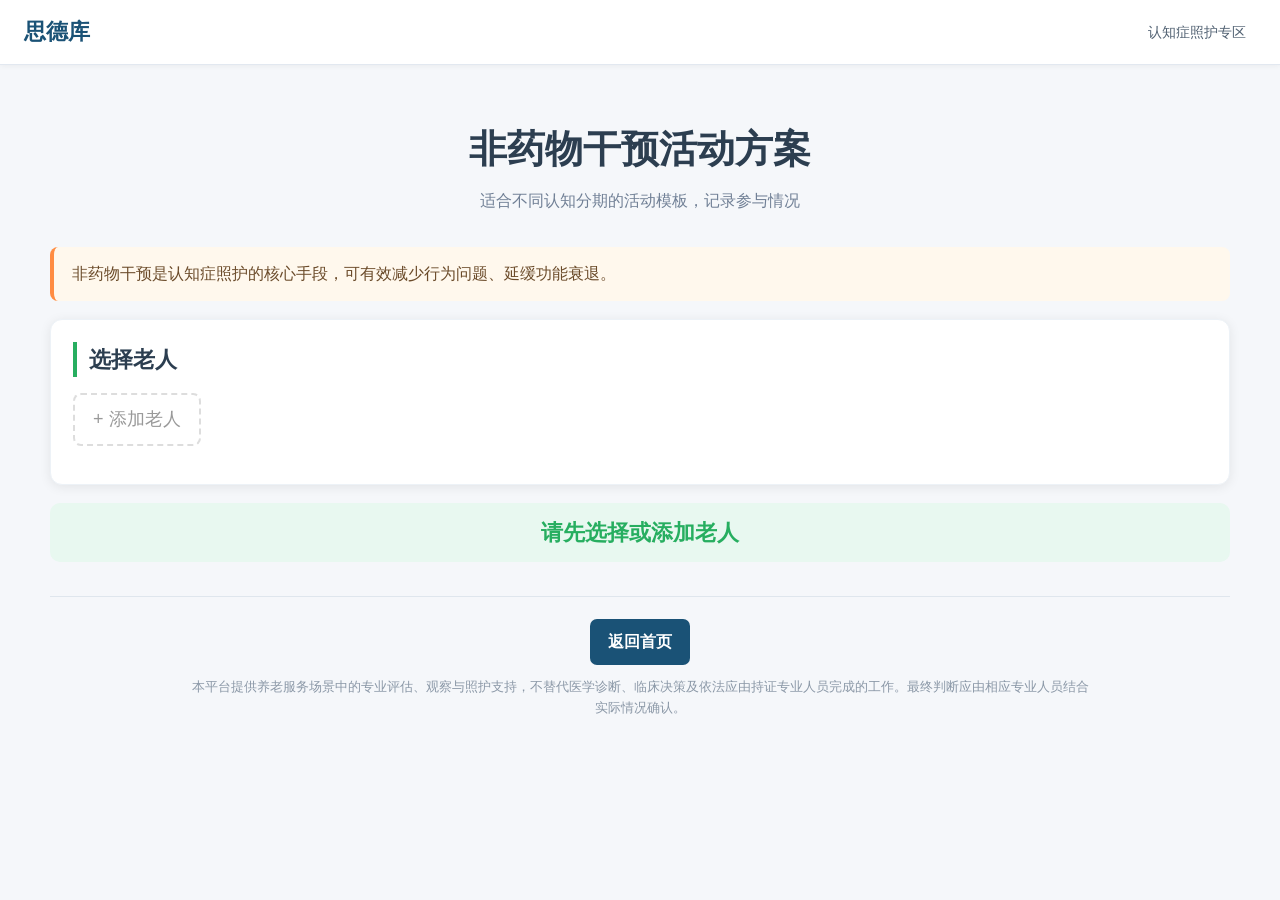
==== dementia-activity.html @ 4b54aa29 "Initial standalone dementia care site" ====
<!DOCTYPE html>
<html lang="zh-CN">
<head>
    <meta charset="UTF-8">
    <meta name="viewport" content="width=device-width, initial-scale=1.0">
    <title>非药物干预活动方案</title>
    <link rel="stylesheet" href="style.css">
    <style>
        .block h2 { border-left-color: #27ae60; }
        .person-bar { display: flex; gap: 10px; align-items: center; flex-wrap: wrap; margin: 16px 0; }
        .person-tag { padding: 10px 18px; border-radius: 8px; border: 2px solid #ddd; background: white; font-size: 18px; cursor: pointer; }
        .person-tag.active { border-color: #27ae60; background: #e8f8f0; color: #1e8449; font-weight: bold; }
        .person-tag.add { border-style: dashed; color: #999; }
        .current-person { font-size: 22px; font-weight: bold; color: #27ae60; text-align: center; padding: 12px; background: #e8f8f0; border-radius: 10px; margin: 16px 0; }
        .act-card { background: #f8f9fa; border-radius: 12px; padding: 20px; margin: 14px 0; border-left: 4px solid #27ae60; }
        .act-card h3 { font-size: 22px; color: #2c3e50; margin-bottom: 8px; }
        .act-card .meta { color: #7f8c8d; font-size: 15px; margin-bottom: 10px; }
        .act-card .meta span { margin-right: 16px; }
        .act-card ul { padding-left: 20px; font-size: 17px; line-height: 1.8; }
        .act-card .record-btn { margin-top: 10px; padding: 8px 20px; background: #27ae60; color: white; border: none; border-radius: 8px; font-size: 16px; cursor: pointer; }
        .act-card .used { font-size: 14px; color: #27ae60; margin-top: 8px; }
        .filter-bar { display: flex; flex-wrap: wrap; gap: 10px; margin: 16px 0; }
        .filter-btn { padding: 10px 18px; border-radius: 8px; border: 2px solid #ddd; background: white; font-size: 17px; cursor: pointer; }
        .filter-btn.active { border-color: #27ae60; background: #e8f8f0; color: #1e8449; font-weight: bold; }
        .history-entry { background: #f8f9fa; border-radius: 8px; padding: 12px 16px; margin: 8px 0; display: flex; justify-content: space-between; align-items: center; border-left: 4px solid #27ae60; }
        .history-entry .date { color: #7f8c8d; font-size: 15px; }
        .history-entry .result { font-weight: bold; font-size: 18px; }
    </style>
</head>
<body>
<nav class="site-nav"><div class="site-nav-inner"><a href="index.html" class="site-nav-brand">思德库</a><ul class="site-nav-links"><li><a href="index.html#tools">认知症照护专区</a></li></ul></div></nav>
    <div class="page-wrap">
        <div class="page-header">
            <h1>非药物干预活动方案</h1>
            <p class="sub">适合不同认知分期的活动模板，记录参与情况</p>
        </div>
        <div class="notice">非药物干预是认知症照护的核心手段，可有效减少行为问题、延缓功能衰退。</div>
        <div class="block">
            <h2>选择老人</h2>
            <div class="person-bar" id="personBar"></div>
        </div>
        <div class="current-person" id="currentPerson">请先选择或添加老人</div>
        <div id="mainContent" style="display:none;">
            <div class="block">
                <h2>按适用阶段筛选</h2>
                <div class="filter-bar" id="filters"></div>
                <div id="actList"></div>
            </div>
            <div class="block">
                <h2>活动参与记录</h2>
                <div id="historyList"><p style="color:#999;text-align:center;">暂无记录</p></div>
            </div>
        </div>
        <div class="page-footer">
            <a class="footer-btn" href="index.html">返回首页</a>
            <p class="disclaimer">本平台提供养老服务场景中的专业评估、观察与照护支持，不替代医学诊断、临床决策及依法应由持证专业人员完成的工作。最终判断应由相应专业人员结合实际情况确认。</p>
        </div>
    </div>
    <script>
    const activities = [
        { name:'回忆疗法', stage:['轻度','中度'], duration:'30-45分钟', freq:'每周2-3次', target:'情绪改善、社交参与', steps:['准备老照片/旧物件/老歌曲','2-4人小组围坐','引导讲述过去的故事','倾听为主，不纠正记忆错误','用肯定和赞赏回应','结束时总结积极感受'] },
        { name:'音乐疗法', stage:['轻度','中度','重度'], duration:'20-30分钟', freq:'每天1次', target:'减少焦躁、改善情绪', steps:['选择老人年轻时熟悉的歌曲','可播放或现场演唱','鼓励跟唱、打拍子','观察情绪反应调整曲目','避免过于激烈的音乐','结束用舒缓音乐过渡'] },
        { name:'园艺疗法', stage:['轻度','中度'], duration:'30-60分钟', freq:'每周2次', target:'感官刺激、有意义活动', steps:['准备简单园艺工具和花苗','浇水、松土、摘菜等操作','利用触觉和嗅觉刺激','允许按自己节奏参与','赞赏每一个小成果','注意防晒和体力消耗'] },
        { name:'感官刺激', stage:['中度','重度'], duration:'15-20分钟', freq:'每天1-2次', target:'安抚情绪、建立连接', steps:['触觉：不同材质物品触摸','嗅觉：花香、精油、食物香气','视觉：彩色物品、光影变化','听觉：自然声音、熟悉音乐','一次一种感官为主','观察反应，避免过度刺激'] },
        { name:'运动操/椅子操', stage:['轻度','中度','重度'], duration:'15-20分钟', freq:'每天1次', target:'维持身体功能、预防跌倒', steps:['选择适合能力的动作','坐姿或站姿均可','配合音乐节奏','上肢：举手、拍手、伸展','下肢：抬腿、踏步、脚踝转圈','动作缓慢，注意安全'] },
        { name:'手工活动', stage:['轻度','中度'], duration:'30-45分钟', freq:'每周2-3次', target:'精细动作、专注力、成就感', steps:['折纸、串珠、简单编织','按能力降低难度','提供半成品降低挫败感','重过程不重结果','作品可展示或送人','赞赏每一步完成'] },
        { name:'怀旧影像', stage:['轻度','中度','重度'], duration:'20-30分钟', freq:'每周2次', target:'唤起记忆、减少孤独感', steps:['播放老年代电影片段/新闻','选择老人熟悉的年代内容','小组观看，鼓励评论','不测试记忆，只引发情感','可配合茶点小食','观察情绪反应'] },
        { name:'宠物/娃娃疗法', stage:['中度','重度'], duration:'随时', freq:'按需', target:'情感慰藉、减少焦虑', steps:['提供仿真宠物或布娃娃','允许抱抱、抚摸、说话','不强制也不嘲笑','观察是否带来安慰','定期清洁替换','部分老人可能不接受，尊重选择'] }
    ];
    const stages = ['全部','轻度','中度','重度'];
    let currentStage = '全部';
    let persons = JSON.parse(localStorage.getItem('bpsd_persons') || '[]');
    let currentId = '';

    function renderPersons() {
        const bar = document.getElementById('personBar');
        bar.innerHTML = '';
        persons.forEach(p => {
            const cls = currentId === p.id ? ' active' : '';
            bar.innerHTML += `<div class="person-tag${cls}" onclick="selectPerson('${p.id}')">${p.name}</div>`;
        });
        bar.innerHTML += `<div class="person-tag add" onclick="addPerson()">+ 添加老人</div>`;
    }
    function addPerson() {
        const name = prompt('请输入老人姓名：');
        if(!name || !name.trim()) return;
        const id = 'p_' + Date.now();
        persons.push({ id, name: name.trim() });
        localStorage.setItem('bpsd_persons', JSON.stringify(persons));
        selectPerson(id);
    }
    function selectPerson(id) {
        currentId = id;
        const person = persons.find(p => p.id === id);
        document.getElementById('currentPerson').textContent = '当前查看：' + person.name;
        document.getElementById('mainContent').style.display = 'block';
        renderPersons();
        renderList();
        renderHistory();
    }
    function getKey() { return 'activity_log_' + currentId; }
    function getRecords() { return JSON.parse(localStorage.getItem(getKey()) || '[]'); }

    function renderFilters() {
        const box = document.getElementById('filters');
        box.innerHTML = '';
        stages.forEach(s => {
            const cls = currentStage === s ? ' active' : '';
            box.innerHTML += `<div class="filter-btn${cls}" onclick="filterStage('${s}')">${s}</div>`;
        });
    }
    function filterStage(s) { currentStage = s; renderFilters(); renderList(); }
    function renderList() {
        const box = document.getElementById('actList');
        const records = getRecords();
        box.innerHTML = '';
        const filtered = currentStage === '全部' ? activities : activities.filter(a => a.stage.includes(currentStage));
        filtered.forEach((a, i) => {
            const stepsHtml = a.steps.map(s => `<li>${s}</li>`).join('');
            const count = records.filter(r => r.activity === a.name).length;
            const usedHtml = count > 0 ? `<div class="used">已参与 ${count} 次</div>` : '';
            const idx = activities.indexOf(a);
            box.innerHTML += `<div class="act-card"><h3>${a.name}</h3><div class="meta"><span>适用：${a.stage.join('/')}</span><span>时长：${a.duration}</span><span>频率：${a.freq}</span></div><p><b>目标：</b>${a.target}</p><ul>${stepsHtml}</ul><button class="record-btn" onclick="recordActivity(${idx})">记录参与</button>${usedHtml}</div>`;
        });
    }
    function recordActivity(i) {
        const reaction = prompt('老人参与表现如何？（积极/一般/不愿参与）');
        if(!reaction) return;
        const records = getRecords();
        records.unshift({ date: new Date().toISOString().slice(0,10), activity: activities[i].name, reaction: reaction.trim() });
        localStorage.setItem(getKey(), JSON.stringify(records));
        renderList();
        renderHistory();
        alert('已记录');
    }
    function renderHistory() {
        const records = getRecords();
        const box = document.getElementById('historyList');
        if(records.length === 0) { box.innerHTML = '<p style="color:#999;text-align:center;">暂无记录</p>'; return; }
        box.innerHTML = '';
        records.forEach(r => {
            box.innerHTML += `<div class="history-entry"><span class="date">${r.date}</span><span class="result">${r.activity} - ${r.reaction}</span></div>`;
        });
    }
    renderPersons();
    renderFilters();
    </script>
</body>
</html>
---- style.css ----
:root {
  --primary: #1a5276;
  --primary-light: #2980b9;
  --accent: #ff8c42;
  --bg: #f5f7fa;
  --soft: #f8f9fa;
  --text: #2c3e50;
  --muted: #718096;
  --border: #e2e8f0;
  --shadow: 0 2px 12px rgba(0, 0, 0, 0.08);
}

* { box-sizing: border-box; }

body {
  margin: 0;
  color: var(--text);
  background: var(--bg);
  font-family: -apple-system, BlinkMacSystemFont, "Segoe UI", "PingFang SC", "Microsoft YaHei", sans-serif;
  line-height: 1.6;
}

a { color: inherit; text-decoration: none; }
button, input, select, textarea { font: inherit; }
button { cursor: pointer; }

.site-nav {
  position: sticky;
  top: 0;
  z-index: 10;
  background: rgba(255, 255, 255, 0.96);
  border-bottom: 1px solid var(--border);
  box-shadow: 0 1px 6px rgba(0, 0, 0, 0.05);
}

.site-nav-inner {
  display: flex;
  align-items: center;
  justify-content: space-between;
  gap: 24px;
  max-width: 1280px;
  min-height: 64px;
  margin: 0 auto;
  padding: 0 24px;
}

.site-nav-brand {
  color: var(--primary);
  font-family: "Noto Serif SC", "Songti SC", serif;
  font-size: 22px;
  font-weight: 800;
  white-space: nowrap;
}

.site-nav-links {
  display: flex;
  flex-wrap: wrap;
  gap: 4px;
  align-items: center;
  margin: 0;
  padding: 0;
  list-style: none;
}

.site-nav-links a {
  display: block;
  padding: 7px 10px;
  border-radius: 6px;
  color: #526273;
  font-size: 14px;
}

.site-nav-links a:hover,
.site-nav-links a:focus-visible {
  color: var(--primary);
  background: #eef5fa;
}

.page-wrap {
  width: min(1180px, calc(100% - 32px));
  margin: 0 auto;
  padding: 32px 0 48px;
}

.page-header {
  padding: 22px 0 18px;
  text-align: center;
}

.page-header h1 {
  margin: 0 0 8px;
  color: var(--text);
  font-size: clamp(26px, 4vw, 38px);
}

.page-header .sub {
  margin: 0;
  color: var(--muted);
  font-size: 16px;
}

.notice,
.tip-box,
.info-box,
.emergency-box {
  margin: 16px 0;
  padding: 14px 18px;
  border-left: 4px solid var(--accent);
  border-radius: 8px;
  background: #fff8ed;
  color: #6b4b2a;
}

.block {
  margin: 18px 0;
  padding: 22px;
  border: 1px solid #edf2f7;
  border-radius: 12px;
  background: #fff;
  box-shadow: var(--shadow);
}

.block h2 {
  margin: 0 0 16px;
  padding-left: 12px;
  border-left: 4px solid var(--primary-light);
  color: var(--text);
  font-size: 22px;
}

.section-title {
  margin: 16px 0 12px;
  color: var(--text);
  font-size: 18px;
  font-weight: 700;
}

.person-bar,
.filter-bar,
.nav-btns {
  display: flex;
  flex-wrap: wrap;
  gap: 10px;
  align-items: center;
}

.person-tag,
.filter-btn,
.q-opt,
.quiz-opt,
.tag-item {
  padding: 10px 15px;
  border: 2px solid #dfe6ed;
  border-radius: 8px;
  background: #fff;
  color: #4a5568;
  cursor: pointer;
  transition: 0.2s ease;
}

.person-tag:hover,
.filter-btn:hover,
.q-opt:hover,
.quiz-opt:hover,
.tag-item:hover,
.person-tag.active,
.filter-btn.active,
.q-opt.selected,
.quiz-opt.selected,
.tag-item.selected {
  border-color: var(--primary-light);
  background: #eaf4fb;
  color: var(--primary);
}

.person-tag.add {
  border-style: dashed;
  color: var(--muted);
}

.current-person {
  margin: 16px 0;
  padding: 12px;
  border-radius: 8px;
  background: #eaf4fb;
  color: var(--primary);
  font-size: 20px;
  font-weight: 700;
  text-align: center;
}

.q-card,
.quiz-card,
.template-card,
.act-card,
.train-card,
.plan-card,
.module-card,
.log-entry {
  margin: 14px 0;
  padding: 18px;
  border: 1px solid #edf2f7;
  border-radius: 10px;
  background: var(--soft);
}

.q-card { border-left: 4px solid var(--primary-light); }
.q-card h4,
.quiz-card h4,
.template-card h3,
.act-card h3,
.train-card h3,
.plan-card h3,
.module-card h3 { margin: 0 0 10px; }

.q-options,
.quiz-opts {
  display: flex;
  flex-wrap: wrap;
  gap: 10px;
}

.form-row,
.form-group {
  margin: 12px 0;
}

.form-row label,
.form-group label {
  display: block;
  margin-bottom: 6px;
  color: var(--text);
  font-weight: 600;
}

input,
select,
textarea {
  width: 100%;
  padding: 10px 12px;
  border: 1px solid #cbd5e0;
  border-radius: 7px;
  background: #fff;
  color: var(--text);
}

textarea { min-height: 100px; resize: vertical; }
input:focus, select:focus, textarea:focus {
  outline: 3px solid rgba(41, 128, 185, 0.15);
  border-color: var(--primary-light);
}

.btn-calc,
.btn-save,
.btn-export,
.record-btn,
.copy-btn,
.use-btn,
.footer-btn {
  display: inline-block;
  padding: 10px 18px;
  border: 0;
  border-radius: 7px;
  background: var(--primary);
  color: #fff;
  font-weight: 700;
}

.btn-calc:hover,
.btn-save:hover,
.btn-export:hover,
.record-btn:hover,
.copy-btn:hover,
.use-btn:hover,
.footer-btn:hover { background: var(--primary-light); }

.btn-reset,
.btn-clear,
.back-btn {
  padding: 10px 18px;
  border: 1px solid #cbd5e0;
  border-radius: 7px;
  background: #fff;
  color: #526273;
  cursor: pointer;
}

.score-display,
.suggest-box {
  margin: 18px 0;
  padding: 22px;
  border-radius: 12px;
  background: var(--soft);
  text-align: center;
}

.score-display .total { font-size: 42px; font-weight: 800; }
.score-display .level { display: inline-block; margin-top: 8px; padding: 6px 18px; border-radius: 8px; font-size: 22px; font-weight: 700; }
.level-0 { background: #e8f8f0; color: #1e8449; }
.level-05 { background: #e8f4fd; color: #2471a3; }
.level-1 { background: #fef9e7; color: #d68910; }
.level-2 { background: #fdecea; color: #e74c3c; }
.level-3 { background: #4a235a; color: #fff; }

table {
  width: 100%;
  border-collapse: collapse;
  background: #fff;
}

th, td {
  padding: 10px 12px;
  border-bottom: 1px solid #e8edf2;
  text-align: left;
  vertical-align: top;
}

th { background: #edf5fa; color: var(--primary); }

.history-entry {
  display: flex;
  justify-content: space-between;
  gap: 12px;
  margin: 8px 0;
  padding: 10px 14px;
  border-left: 4px solid var(--primary-light);
  border-radius: 7px;
  background: var(--soft);
}

.history-entry .date { color: var(--muted); }
.history-entry .result { font-weight: 700; }

.page-footer {
  margin-top: 34px;
  padding-top: 22px;
  border-top: 1px solid #dfe6ed;
  text-align: center;
}

.disclaimer {
  max-width: 900px;
  margin: 12px auto 0;
  color: #8b98a7;
  font-size: 13px;
}

.kpi-grid,
.card-grid {
  display: grid;
  grid-template-columns: repeat(3, minmax(0, 1fr));
  gap: 14px;
}

.kpi-card {
  padding: 18px;
  border-radius: 10px;
  background: #eef7fb;
  text-align: center;
}

.kpi-card .value { color: var(--primary); font-size: 30px; font-weight: 800; }
.kpi-card .label { color: var(--muted); }

.history-table { overflow-x: auto; }

@media (max-width: 760px) {
  .site-nav-inner { align-items: flex-start; flex-direction: column; padding: 14px 16px; }
  .site-nav-links { width: 100%; }
  .site-nav-links a { padding: 5px 7px; font-size: 13px; }
  .page-wrap { width: min(100% - 20px, 1180px); padding-top: 18px; }
  .block { padding: 16px; }
  .kpi-grid, .card-grid { grid-template-columns: 1fr; }
  th, td { padding: 8px; font-size: 13px; }
  .history-entry { align-items: flex-start; flex-direction: column; gap: 3px; }
}
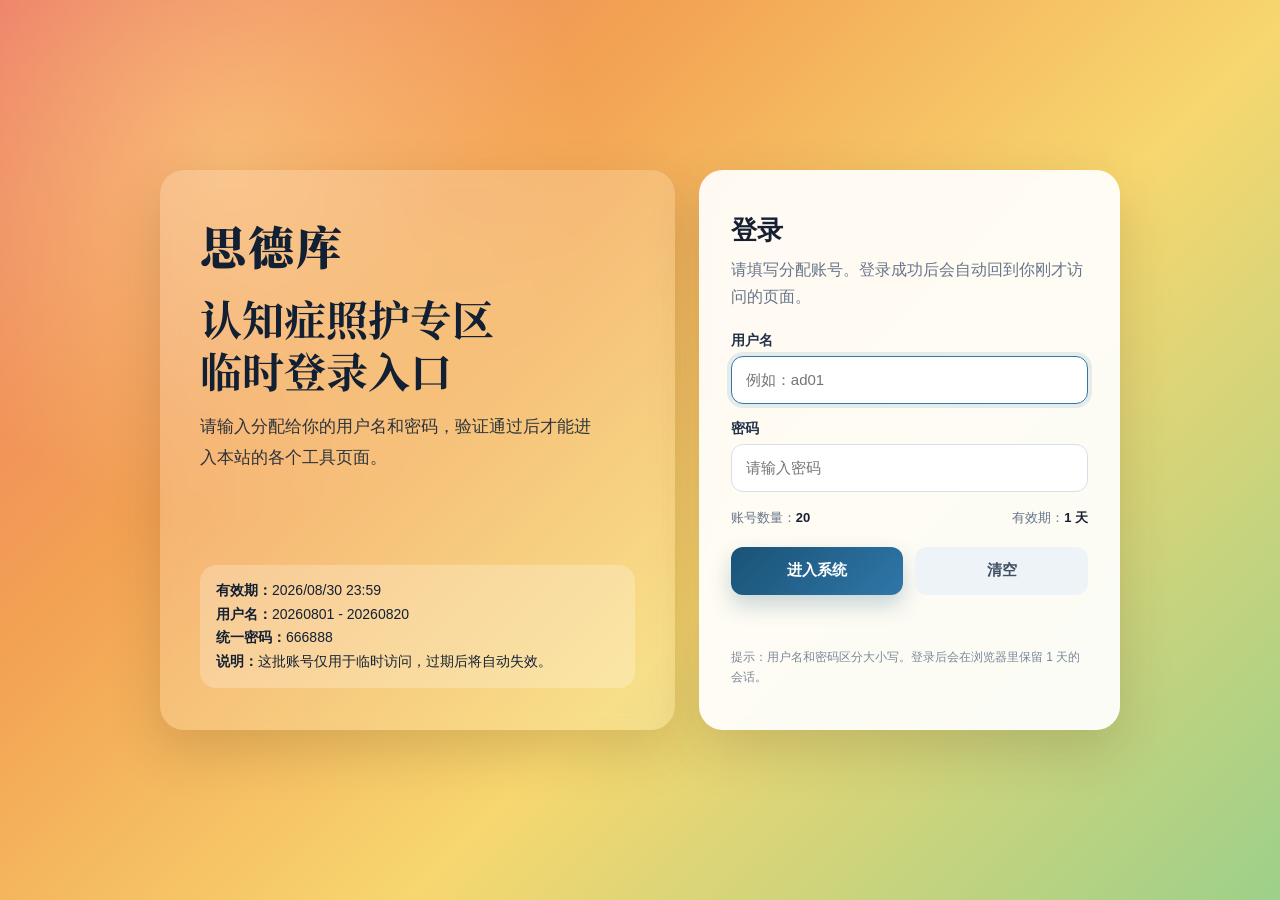
==== commit afb4bdd7: "Add temporary login gate" ====
--- a/dementia-activity.html
+++ b/dementia-activity.html
@@ -1,4 +1,4 @@
-<!DOCTYPE html>
+﻿<!DOCTYPE html>
 <html lang="zh-CN">
 <head>
     <meta charset="UTF-8">
@@ -26,7 +26,7 @@
         .history-entry .date { color: #7f8c8d; font-size: 15px; }
         .history-entry .result { font-weight: bold; font-size: 18px; }
     </style>
-</head>
+  <script src="auth.js"></script>`r`n</head>
 <body>
 <nav class="site-nav"><div class="site-nav-inner"><a href="index.html" class="site-nav-brand">思德库</a><ul class="site-nav-links"><li><a href="index.html#tools">认知症照护专区</a></li></ul></div></nav>
     <div class="page-wrap">
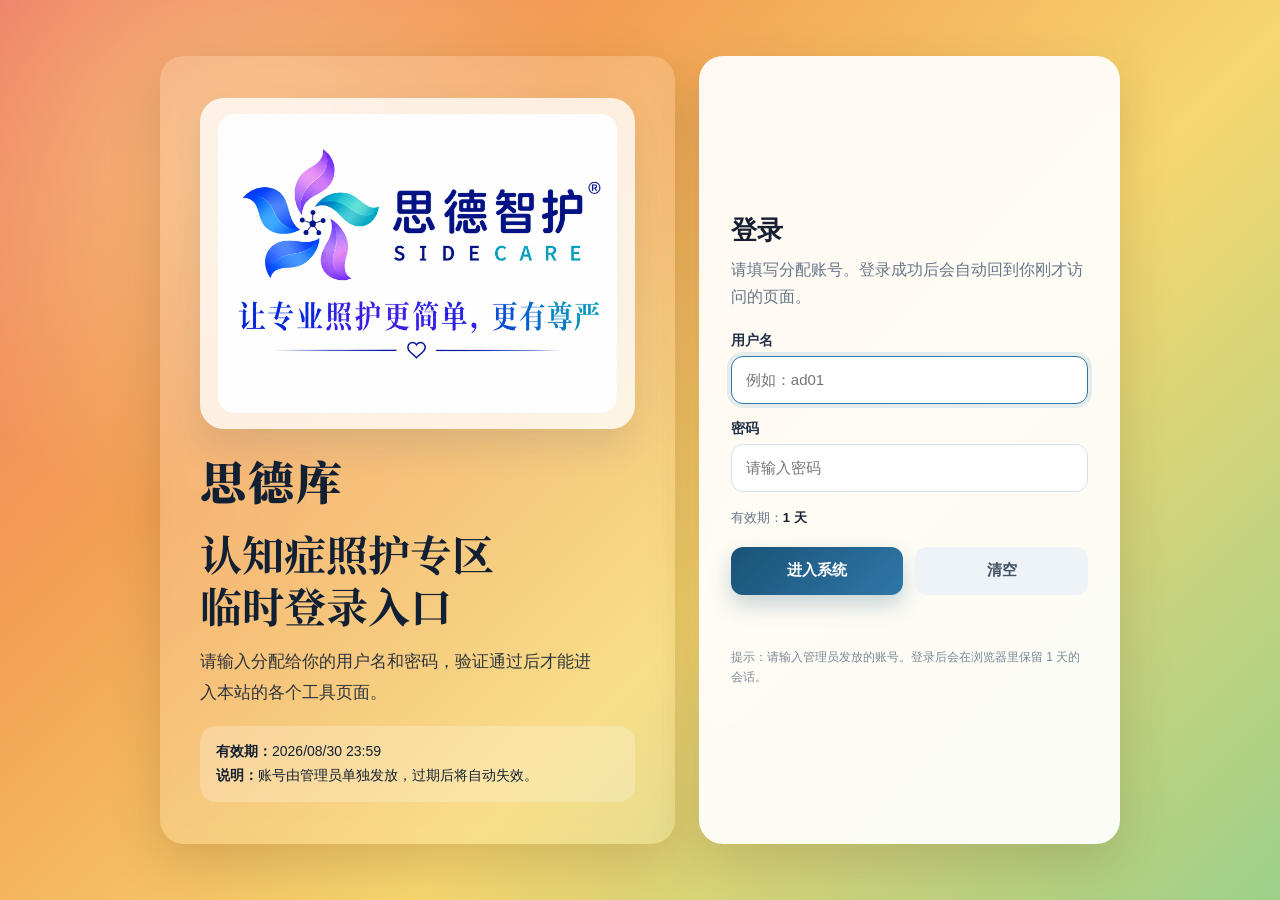
==== commit ec5f0ac6: "Add branding logo to login and pages" ====
--- a/dementia-activity.html
+++ b/dementia-activity.html
@@ -26,9 +26,10 @@
         .history-entry .date { color: #7f8c8d; font-size: 15px; }
         .history-entry .result { font-weight: bold; font-size: 18px; }
     </style>
-  <script src="auth.js"></script>`r`n</head>
+  <script src="auth.js"></script>
+</head>
 <body>
-<nav class="site-nav"><div class="site-nav-inner"><a href="index.html" class="site-nav-brand">思德库</a><ul class="site-nav-links"><li><a href="index.html#tools">认知症照护专区</a></li></ul></div></nav>
+<nav class="site-nav"><div class="site-nav-inner"><a href="index.html" class="site-nav-brand"><img src="assets/thinkcare-logo.png" alt="思德智护" class="site-nav-logo"><span>思德库</span></a><ul class="site-nav-links"><li><a href="index.html#tools">认知症照护专区</a></li></ul></div></nav>
     <div class="page-wrap">
         <div class="page-header">
             <h1>非药物干预活动方案</h1>
--- a/style.css
+++ b/style.css
@@ -45,11 +45,27 @@
 }
 
 .site-nav-brand {
+  display: flex;
+  align-items: center;
+  gap: 10px;
   color: var(--primary);
   font-family: "Noto Serif SC", "Songti SC", serif;
   font-size: 22px;
   font-weight: 800;
   white-space: nowrap;
+}
+
+.site-nav-logo {
+  width: 126px;
+  height: 40px;
+  object-fit: cover;
+  object-position: left center;
+  padding: 3px 8px;
+  border: 1px solid rgba(26, 82, 118, 0.12);
+  border-radius: 12px;
+  background: rgba(255, 255, 255, 0.96);
+  box-shadow: 0 6px 18px rgba(26, 82, 118, 0.10);
+  flex: 0 0 auto;
 }
 
 .site-nav-links {
@@ -366,6 +382,8 @@
 
 @media (max-width: 760px) {
   .site-nav-inner { align-items: flex-start; flex-direction: column; padding: 14px 16px; }
+  .site-nav-brand { gap: 8px; }
+  .site-nav-logo { width: 108px; height: 34px; }
   .site-nav-links { width: 100%; }
   .site-nav-links a { padding: 5px 7px; font-size: 13px; }
   .page-wrap { width: min(100% - 20px, 1180px); padding-top: 18px; }
